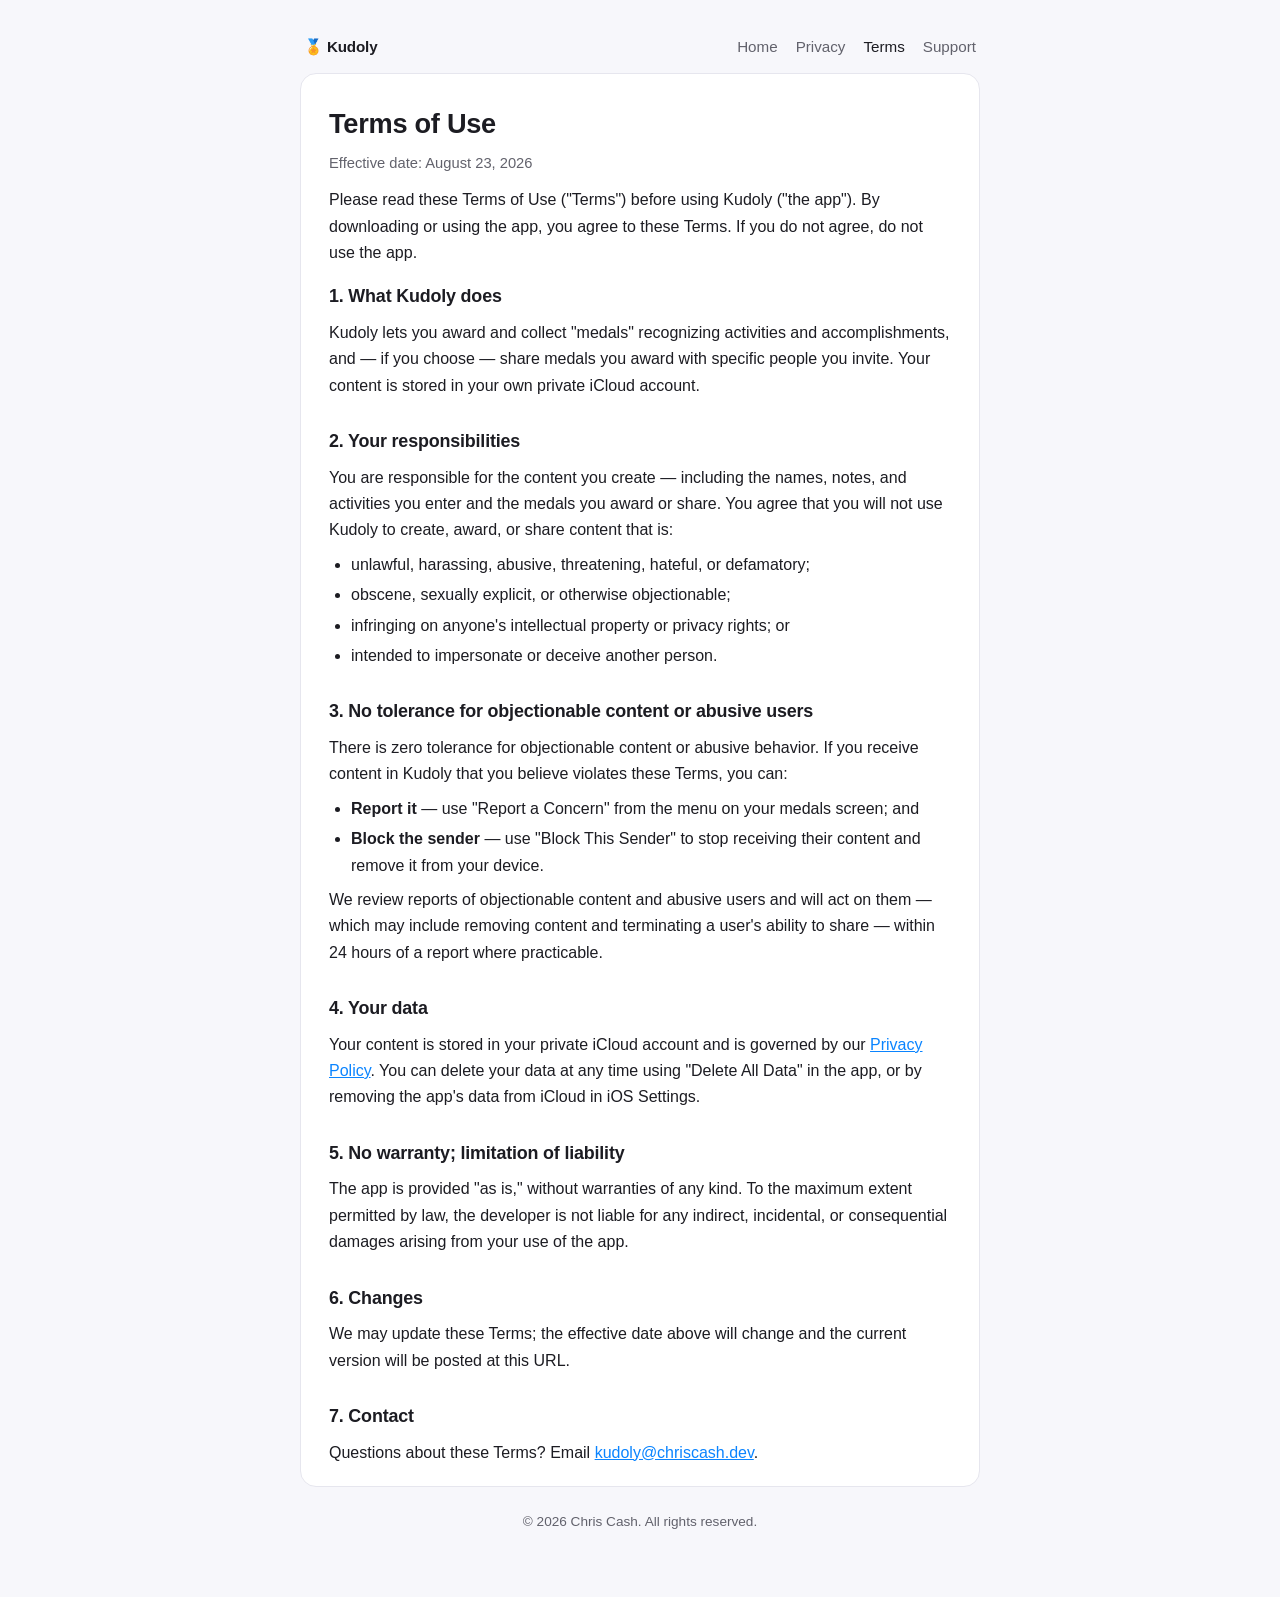
==== terms.html @ 938ba772 "initial commit" ====
<!doctype html>
<html lang="en">
<head>
<meta charset="utf-8">
<meta name="viewport" content="width=device-width, initial-scale=1">
<title>Kudoly — Terms of Use</title>
<link rel="icon" href="data:image/svg+xml,<svg xmlns='http://www.w3.org/2000/svg' viewBox='0 0 100 100'><text y='.9em' font-size='90'>🏅</text></svg>">
<link rel="stylesheet" href="style.css">
</head>
<body>
  <div class="wrap">
    <nav>
      <span class="brand">🏅 Kudoly</span>
      <a href="index.html">Home</a>
      <a href="privacy.html">Privacy</a>
      <a href="terms.html" class="active">Terms</a>
      <a href="support.html">Support</a>
    </nav>

    <div class="card">
      <h1>Terms of Use</h1>
      <p class="meta">Effective date: August 23, 2026</p>

      <p>Please read these Terms of Use ("Terms") before using Kudoly ("the app").
      By downloading or using the app, you agree to these Terms. If you do not
      agree, do not use the app.</p>

      <h2>1. What Kudoly does</h2>
      <p>Kudoly lets you award and collect "medals" recognizing activities and
      accomplishments, and — if you choose — share medals you award with specific
      people you invite. Your content is stored in your own private iCloud account.</p>

      <h2>2. Your responsibilities</h2>
      <p>You are responsible for the content you create — including the names, notes,
      and activities you enter and the medals you award or share. You agree that you
      will not use Kudoly to create, award, or share content that is:</p>
      <ul>
        <li>unlawful, harassing, abusive, threatening, hateful, or defamatory;</li>
        <li>obscene, sexually explicit, or otherwise objectionable;</li>
        <li>infringing on anyone's intellectual property or privacy rights; or</li>
        <li>intended to impersonate or deceive another person.</li>
      </ul>

      <h2>3. No tolerance for objectionable content or abusive users</h2>
      <p>There is zero tolerance for objectionable content or abusive behavior. If
      you receive content in Kudoly that you believe violates these Terms, you can:</p>
      <ul>
        <li><strong>Report it</strong> — use "Report a Concern" from the menu on your medals screen; and</li>
        <li><strong>Block the sender</strong> — use "Block This Sender" to stop receiving their content and remove it from your device.</li>
      </ul>
      <p>We review reports of objectionable content and abusive users and will act on
      them — which may include removing content and terminating a user's ability to
      share — within 24 hours of a report where practicable.</p>

      <h2>4. Your data</h2>
      <p>Your content is stored in your private iCloud account and is governed by our
      <a href="privacy.html">Privacy Policy</a>. You can delete your data at any time
      using "Delete All Data" in the app, or by removing the app's data from iCloud
      in iOS Settings.</p>

      <h2>5. No warranty; limitation of liability</h2>
      <p>The app is provided "as is," without warranties of any kind. To the maximum
      extent permitted by law, the developer is not liable for any indirect,
      incidental, or consequential damages arising from your use of the app.</p>

      <h2>6. Changes</h2>
      <p>We may update these Terms; the effective date above will change and the
      current version will be posted at this URL.</p>

      <h2>7. Contact</h2>
      <p>Questions about these Terms? Email
      <a href="mailto:kudoly@chriscash.dev">kudoly@chriscash.dev</a>.</p>
    </div>

    <footer>© 2026 Chris Cash. All rights reserved.</footer>
  </div>
</body>
</html>
---- style.css ----
:root {
  --bg: #f7f7fb;
  --card: #ffffff;
  --text: #1c1c22;
  --muted: #62626c;
  --rule: #e6e6ee;
  --accent: #0a84ff;
}
@media (prefers-color-scheme: dark) {
  :root {
    --bg: #0c0c0f;
    --card: #16161b;
    --text: #ececf1;
    --muted: #9a9aa5;
    --rule: #2a2a31;
    --accent: #4c9cff;
  }
}
* { box-sizing: border-box; }
body {
  margin: 0;
  background: var(--bg);
  color: var(--text);
  font: 16px/1.65 -apple-system, BlinkMacSystemFont, "Segoe UI", Roboto, Helvetica, Arial, sans-serif;
  -webkit-text-size-adjust: 100%;
}
.wrap { max-width: 720px; margin: 0 auto; padding: 20px 20px 64px; }
nav {
  display: flex; align-items: center; gap: 18px;
  padding: 14px 4px; font-size: 0.95rem;
}
nav .brand { font-weight: 700; letter-spacing: -0.01em; margin-right: auto; }
nav a { color: var(--muted); text-decoration: none; }
nav a:hover, nav a.active { color: var(--text); }
.card {
  background: var(--card);
  border: 1px solid var(--rule);
  border-radius: 16px;
  padding: 28px 28px 12px;
}
.eyebrow { font-size: 2.2rem; }
h1 { font-size: 1.7rem; margin: 0 0 4px; letter-spacing: -0.01em; }
h2 { font-size: 1.12rem; margin: 28px 0 6px; letter-spacing: -0.01em; }
h2:first-of-type { margin-top: 16px; }
h3 { font-size: 1rem; font-weight: 600; margin: 18px 0 2px; }
p { margin: 8px 0; }
ul { margin: 8px 0; padding-left: 22px; }
li { margin: 4px 0; }
.faq h3 + p { color: var(--muted); }
a { color: var(--accent); }
.meta { color: var(--muted); font-size: 0.92rem; margin: 0 0 12px; }
.lede {
  font-size: 1.05rem;
  background: color-mix(in srgb, var(--accent) 8%, transparent);
  border: 1px solid color-mix(in srgb, var(--accent) 25%, transparent);
  border-radius: 12px;
  padding: 12px 16px;
  margin: 16px 0 4px;
}
.tagline { color: var(--muted); font-size: 1.15rem; margin-top: 0; }
.links { display: flex; flex-wrap: wrap; gap: 12px; margin: 20px 0 8px; }
.btn {
  display: inline-block; text-decoration: none; font-weight: 600;
  padding: 10px 16px; border-radius: 10px;
  background: var(--accent); color: #fff;
}
.btn.secondary { background: transparent; color: var(--accent); border: 1px solid var(--accent); }
footer { color: var(--muted); font-size: 0.85rem; text-align: center; margin-top: 24px; }
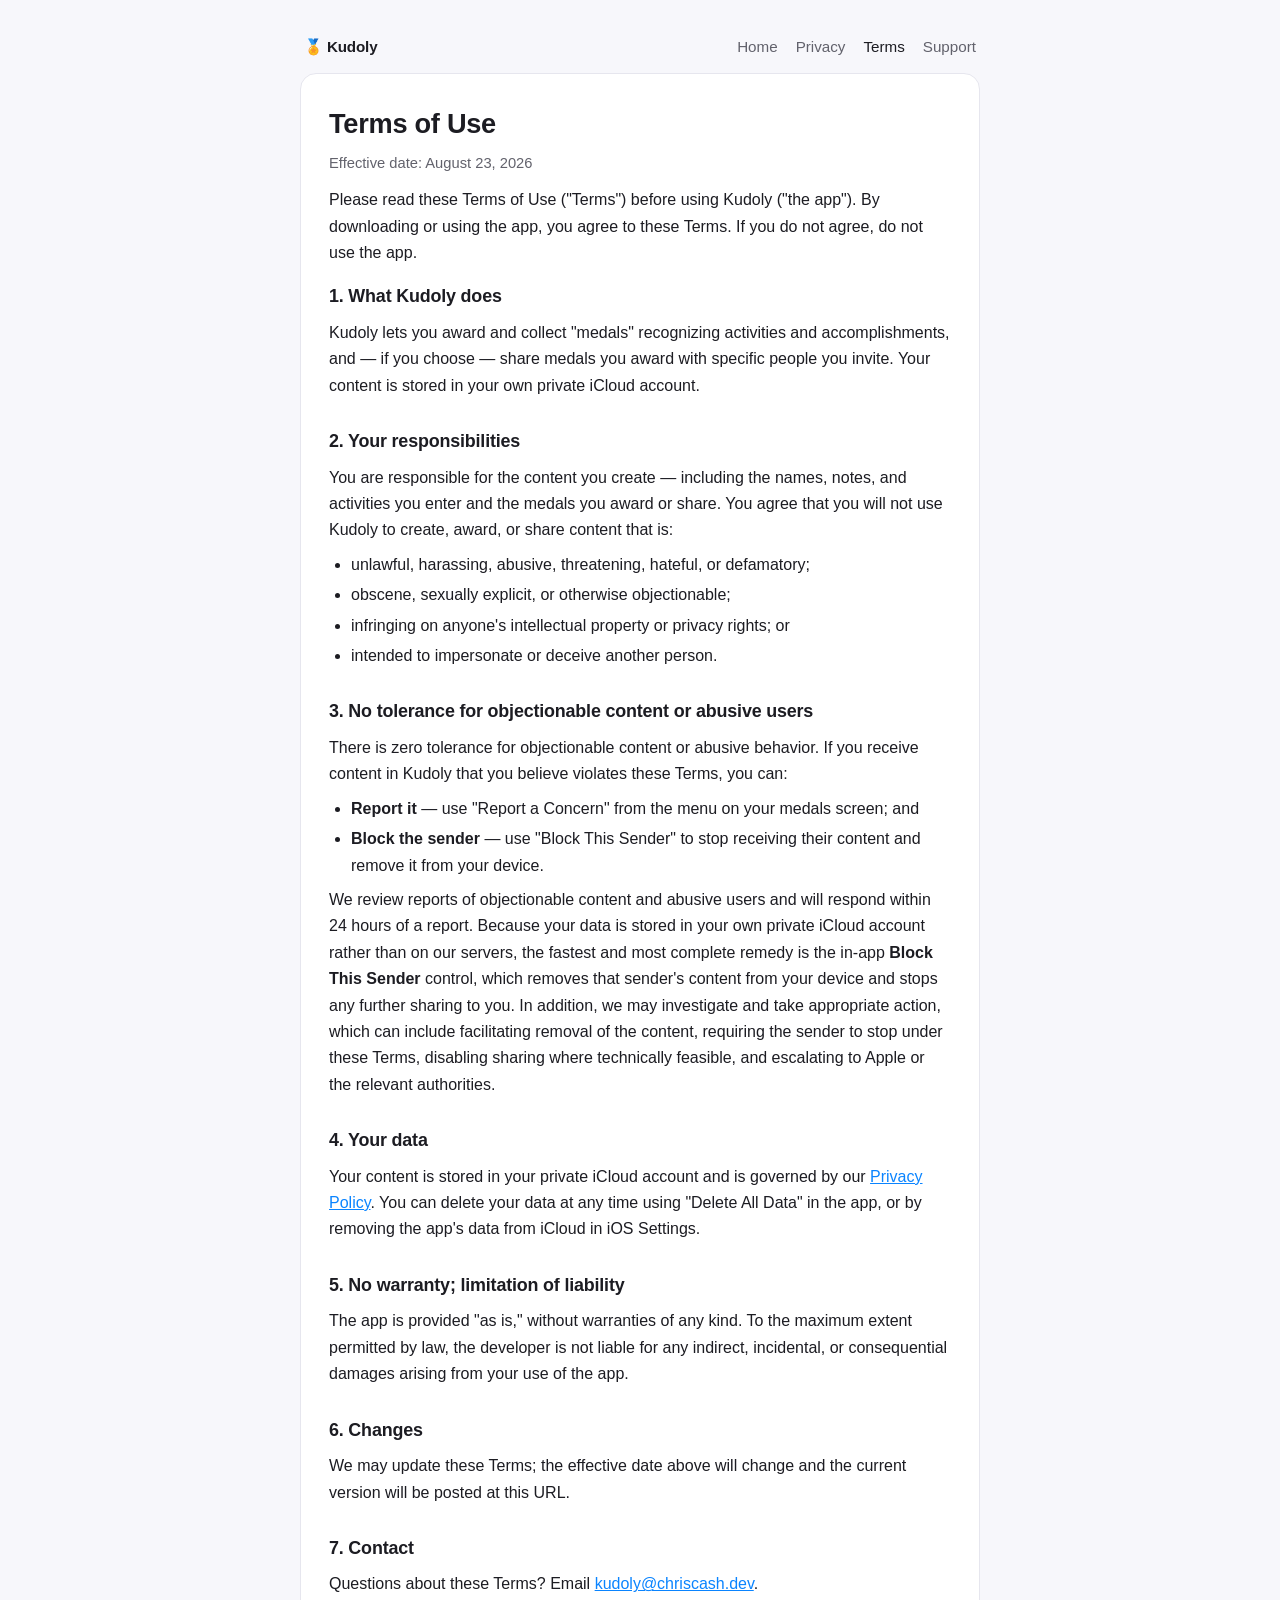
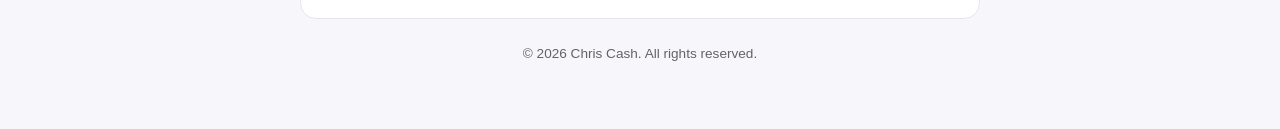
==== commit da61f80a: "Added better instructions" ====
--- a/terms.html
+++ b/terms.html
@@ -48,9 +48,15 @@
         <li><strong>Report it</strong> — use "Report a Concern" from the menu on your medals screen; and</li>
         <li><strong>Block the sender</strong> — use "Block This Sender" to stop receiving their content and remove it from your device.</li>
       </ul>
-      <p>We review reports of objectionable content and abusive users and will act on
-      them — which may include removing content and terminating a user's ability to
-      share — within 24 hours of a report where practicable.</p>
+      <p>We review reports of objectionable content and abusive users and will respond
+      within 24 hours of a report. Because your data is stored in your own private
+      iCloud account rather than on our servers, the fastest and most complete remedy
+      is the in-app <strong>Block This Sender</strong> control, which removes that
+      sender's content from your device and stops any further sharing to you. In
+      addition, we may investigate and take appropriate action, which can include
+      facilitating removal of the content, requiring the sender to stop under these
+      Terms, disabling sharing where technically feasible, and escalating to Apple or
+      the relevant authorities.</p>
 
       <h2>4. Your data</h2>
       <p>Your content is stored in your private iCloud account and is governed by our
